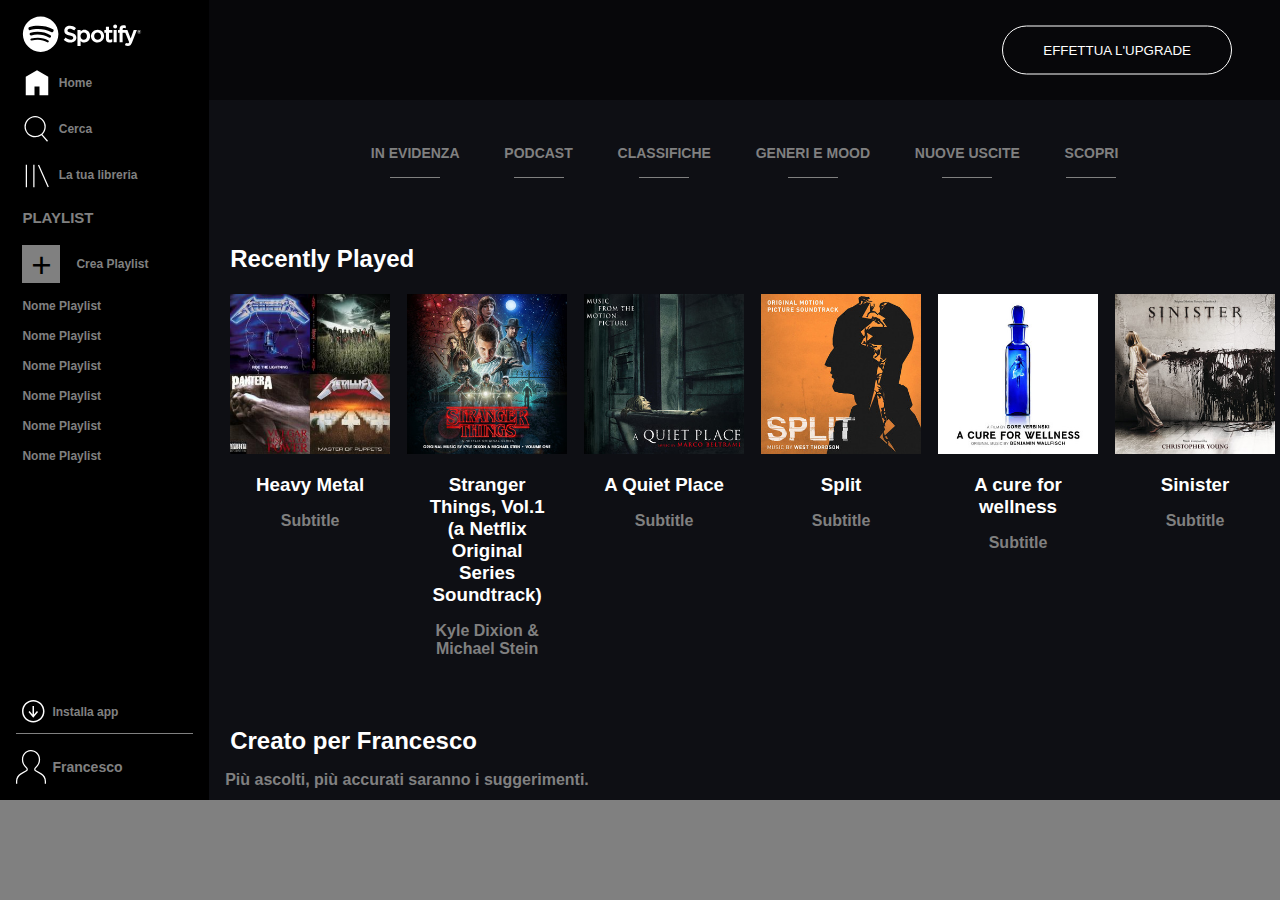
==== index.html @ a8e2909c "worked on margins, paddings, style, sizes and started responsiveness" ====
<!DOCTYPE html>
<html lang="it" dir="ltr">
    <head>
        <meta charset="utf-8">
        <title>Spotifyweb</title>
        <meta name="viewport" content="width=device-width, initial-scale=1.0">
        <link rel="stylesheet" href="css/style.css">
    </head>
    <body>
        <section class="flex">
            <aside class="flex">
                <div id="main-links">
                    <ul>
                        <li id="logo"><a href="#"><img src="img/logo.svg" alt=""></a></li>
                        <li><a href="#"><img src="img/home.svg" alt=""><h2>Home</h2></a></li>
                        <li><a href="#"><img src="img/search.svg" alt=""><h2>Cerca</h2></a></li>
                        <li><a href="#"><img src="img/libreria.svg" alt=""><h2>La tua libreria</h2></a></li>
                    </ul>
                </div>
                <div id="playlist">
                    <h2>PLAYLIST</h2>
                    <ul class="overflow">
                        <li><a href="#"><span>+</span>Crea Playlist</a></li>
                        <li><a href="#">Nome Playlist</a></li>
                        <li><a href="#">Nome Playlist</a></li>
                        <li><a href="#">Nome Playlist</a></li>
                        <li><a href="#">Nome Playlist</a></li>
                        <li><a href="#">Nome Playlist</a></li>
                        <li><a href="#">Nome Playlist</a></li>
                    </ul>
                </div>
                <div id="aside-bot">
                    <div>
                        <a class="flex" href="#"><img src="img/download.svg" alt=""><h4>Installa app</h4></a>
                    </div>
                    <div>
                        <a><img src="img/profile.svg" alt=""><h3>Francesco</h3></a>
                    </div>
                </div>
            </aside>

            <main>
                <header>
                    <button type="button" name="button">EFFETTUA L'UPGRADE</button>
                </header>
                <div id="items">
                    <nav class="flex">
                        <ul class="flex-wrap">
                            <li><a href="#"><h4>IN EVIDENZA</h4><div class="active-border"></div></a></li>
                            <li><a href="#"><h4>PODCAST</h4><div class="active-border"></div></a></li>
                            <li><a href="#"><h4>CLASSIFICHE</h4><div class="active-border"></div></a></li>
                            <li><a href="#"><h4>GENERI E MOOD</h4><div class="active-border"></div></a></li>
                            <li><a href="#"><h4>NUOVE USCITE</h4><div class="active-border"></div></a></li>
                            <li><a href="#"><h4>SCOPRI</h4><div class="active-border"></div></a></li>
                        </ul>
                    </nav>
                    <div class="section-title">
                        <h2>Recently Played</h2>
                    </div>
                    <div id="recently" class="flex">
                        <div class="product">
                            <div class="">
                                <img src="img/metal_lifting.jpg" alt="">
                            </div>
                            <h3>Heavy Metal</h3>
                            <h4>Subtitle</h4>
                        </div>
                        <div class="product">
                            <img src="img/stranger.jpeg" alt="">
                            <h3>Stranger Things, Vol.1 (a Netflix Original Series Soundtrack)</h3>
                            <h4>Kyle Dixion & Michael Stein</h4>
                        </div>
                        <div class="product">
                            <img src="img/aquietplace.jpeg" alt="">
                            <h3>A Quiet Place</h3>
                            <h4>Subtitle</h4>
                        </div>
                        <div class="product">
                            <img src="img/split.jpeg" alt="">
                            <h3>Split</h3>
                            <h4>Subtitle</h4>
                        </div>
                        <div class="product">
                            <img src="img/cure.jpeg" alt="">
                            <h3>A cure for wellness</h3>
                            <h4>Subtitle</h4>
                        </div>
                        <div class="product">
                            <img src="img/sinister.jpeg" alt="">
                            <h3>Sinister</h3>
                            <h4>Subtitle</h4>
                        </div>
                    </div>
                    <div class="section-title">
                        <h2>Creato per Francesco</h2>
                        <h4>Più ascolti, più accurati saranno i suggerimenti.</h4>
                    </div>
                    <div id="for-you" class="flex">
                        <div class="product">
                            <img src="img/radar.jpeg" alt="">
                            <h3>Release Radar</h3>
                        </div>
                        <div class="product">
                            <img src="img/mixdaily.jpeg" alt="">
                            <h3>Daily Mix 1</h3>
                        </div>
                        <div class="product empty">

                        </div>
                        <div class="product empty">

                        </div>
                        <div class="product empty">

                        </div>
                        <div class="product empty">

                        </div>
                    </div>
                    <div class="section-title">
                        <h2>Artisti più Popolari</h2>
                        <h4>Più ascolti, più accurati saranno i suggerimenti.</h4>
                    </div>
                    <div id="artists" class="flex">
                        <div class="artist">
                            <img src="img/young.jpeg" alt="">
                            <h3>Lana Del Rey</h3>
                        </div>
                        <div class="artist">
                            <img src="img/einaudi.jpeg" alt="">
                            <h3>Ludovico Einaudi</h3>
                        </div>
                        <div class="artist empty">

                        </div>
                        <div class="artist empty">

                        </div>
                        <div class="artist empty">

                        </div>
                        <div class="artist empty">

                        </div>
                    </div>
                </div>
            </main>

        </section>
        <footer class="">
            <div id="playing" class="flex">
                <img src="" alt="">
                <div class="">
                    <h3></h3>
                    <h4></h4>
                </div>
                <div class="flex-wrap">
                    <img src="" alt="">
                    <img src="" alt="">
                </div>
            </div>
            <div class="controls">

            </div>
            <div class="volume">

            </div>
        </footer>
    </body>
</html>
---- css/style.css ----
* {
    margin: 0;
    padding: 0;
    box-sizing: border-box;
}

.flex {
    display: flex;
    flex-wrap: nowrap;
}

.flex-wrap {
    display: flex;
    flex-wrap: wrap;
}

h1, h2, h3, h4, li, a {
    margin: 0.2rem 0.4rem;
}

h4 {
    color: gray;
}

body {
    height: 100vh;
    background: #0e0f14;
    font-family: sans-serif;
}

section {
    justify-content: flex-start;
    align-items: stretch;
    height: calc(100vh - 100px);
}

ul {
    list-style: none;
}
a {
    color: grey;
    text-decoration: none;
}
a span {
    font-size: 35px;
    font-weight: bolder;
    background-color: grey;
    color: black;
    height: 38px;
    width: 38px;
    text-align: center;
}
.overflow {
    overflow: auto;
    /* flex: 0 1 200px; */
}
/* aside {
    max-height: calc(100vh - 100px);
} */
aside {
    background: black;
    width: 250px;
    color: grey;
    /* height: calc(100vh - 100px); */
    flex-direction: column;
    justify-content: space-between;
    font-size: 12px;
}
aside h2 {
    font-size: 12px;
}
aside img {
    width: 30px;
}
aside a {
    display: flex;
    justify-content: flex-start;
    align-items: center;
    margin: 1rem 1rem;
    font-weight: bold;
}
aside span {
    margin: 0 1rem 0 0;
    font-weight: normal;
}
#logo img {
    width: 120px;
}


#main-links ul:first-of-type li:first-of-type {
    text-align: center;
}
#playlist {
    flex: 1 0 100px;
}
#playlist h2 {
    margin-left: 1.4rem;
    font-size: 15px;
}
#items {
    overflow: auto;
    max-height: calc(100vh - 100px);
}
#items .flex-wrap {
    justify-content: center;
    align-items: center;
    font-size: 14px;
}
#items h2 {
    margin: 3rem 0 1rem 0;
    margin-left: calc(1rem + 5px);
}
#items h3, #items h4 {
    margin: 1rem;
}
#aside-bot div:first-child a {
    border-bottom: 1px solid grey;
    padding-bottom: 0.4rem;
}

main {
    width: 100%;
    position: relative;
    height: calc(100vh - 100px);
    color: white;
}
header {
    position: absolute;
    left: 0;
    top: 0;
    width: 100%;
    height: 100px;
    text-align: right;
    background-color: rgba(0, 0, 0, 0.5);
}
header button {
    position: relative;
    top: 50%;
    transform: translate(0, -50%);
    color: white;
    background: rgba(0, 0, 0, 0);
    border: 1px solid white;
    margin: 0 3rem;
    padding: 1rem 2.5rem;
    border-radius: 40px;
    z-index: 50;
}
nav {
    margin-top: 110px;
    justify-content: center;
    align-items: center;
}
.active-border {
    height: 1px;
    width: 50px;
    margin: 0 auto;
    background-color: grey;
}
#recently, #for-you, #artists {
    justify-content: space-between;
    align-items: flex-start;
    margin-left: 1rem;
}
.product, .artist {
    text-align: center;
    flex: 0 1 160px;
    min-height: 10px;
    margin: 5px;
}
.product h3, .product h4, .product img {
    max-width: 100%;
}
.artist h3, .artist h4, .artist img {
    max-width: 100%;
    border-radius: 50%;
}

footer {
    position: fixed;
    left: 0;
    bottom: 0;
    width: 100%;
    height: 100px;
    background: grey;
    z-index: 51;
}

/* Media Queries */

@media screen and (max-width: 1125px) {
    #recently, #for-you, #artists {
        justify-content: flex-start;
        flex-wrap: wrap;
    }
    .empty {
        display: none;
    }
}
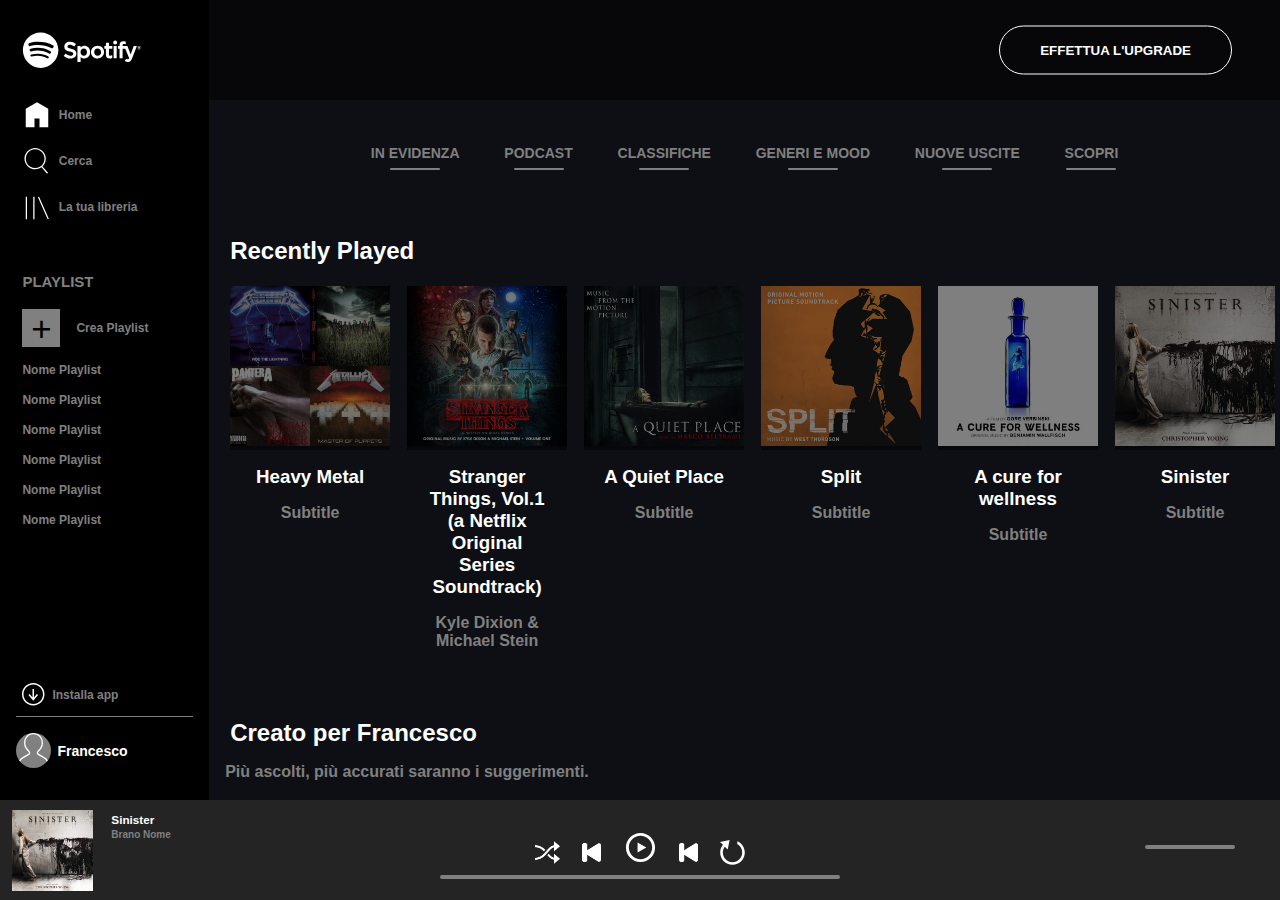
==== commit 8ba2c861: "Added footer controls, worked on styling" ====
--- a/index.html
+++ b/index.html
@@ -59,34 +59,50 @@
                     </div>
                     <div id="recently" class="flex">
                         <div class="product">
-                            <div class="">
+                            <div class="img-over">
                                 <img src="img/metal_lifting.jpg" alt="">
+                                <div class="ready-to-play"></div>
                             </div>
                             <h3>Heavy Metal</h3>
                             <h4>Subtitle</h4>
                         </div>
                         <div class="product">
-                            <img src="img/stranger.jpeg" alt="">
+                            <div class="img-over">
+                                <img src="img/stranger.jpeg" alt="">
+                                <div class="ready-to-play"></div>
+                            </div>
                             <h3>Stranger Things, Vol.1 (a Netflix Original Series Soundtrack)</h3>
                             <h4>Kyle Dixion & Michael Stein</h4>
                         </div>
                         <div class="product">
-                            <img src="img/aquietplace.jpeg" alt="">
+                            <div class="img-over">
+                                <img src="img/aquietplace.jpeg" alt="">
+                                <div class="ready-to-play"></div>
+                            </div>
                             <h3>A Quiet Place</h3>
                             <h4>Subtitle</h4>
                         </div>
                         <div class="product">
-                            <img src="img/split.jpeg" alt="">
+                            <div class="img-over">
+                                <img src="img/split.jpeg" alt="">
+                                <div class="ready-to-play"></div>
+                            </div>
                             <h3>Split</h3>
                             <h4>Subtitle</h4>
                         </div>
                         <div class="product">
-                            <img src="img/cure.jpeg" alt="">
+                            <div class="img-over">
+                                <img src="img/cure.jpeg" alt="">
+                                <div class="ready-to-play"></div>
+                            </div>
                             <h3>A cure for wellness</h3>
                             <h4>Subtitle</h4>
                         </div>
                         <div class="product">
-                            <img src="img/sinister.jpeg" alt="">
+                            <div class="img-over">
+                                <img src="img/sinister.jpeg" alt="">
+                                <div class="ready-to-play"></div>
+                            </div>
                             <h3>Sinister</h3>
                             <h4>Subtitle</h4>
                         </div>
@@ -97,11 +113,17 @@
                     </div>
                     <div id="for-you" class="flex">
                         <div class="product">
-                            <img src="img/radar.jpeg" alt="">
+                            <div class="img-over">
+                                <img src="img/radar.jpeg" alt="">
+                                <div class="ready-to-play"></div>
+                            </div>
                             <h3>Release Radar</h3>
                         </div>
                         <div class="product">
-                            <img src="img/mixdaily.jpeg" alt="">
+                            <div class="img-over">
+                                <img src="img/mixdaily.jpeg" alt="">
+                                <div class="ready-to-play"></div>
+                            </div>
                             <h3>Daily Mix 1</h3>
                         </div>
                         <div class="product empty">
@@ -147,23 +169,42 @@
             </main>
 
         </section>
-        <footer class="">
+        <footer class="flex">
             <div id="playing" class="flex">
-                <img src="" alt="">
+                <img src="img/sinister.jpeg" alt="">
                 <div class="">
-                    <h3></h3>
-                    <h4></h4>
-                </div>
-                <div class="flex-wrap">
+                    <h3>Sinister</h3>
+                    <h4>Brano Nome</h4>
+                </div>
+                <div>
                     <img src="" alt="">
                     <img src="" alt="">
                 </div>
             </div>
-            <div class="controls">
-
+            <div id="controls">
+                <div id="control-buttons">
+                    <img src="img/controls/riproduzione-casuale.png" alt="">
+                    <img src="img/controls/ad-inizio.png" alt="">
+                    <img src="img/controls/play.svg" alt="">
+                    <img src="img/controls/ad-inizio.png" alt="">
+                    <img src="img/controls/riavviare.svg" alt="">
+                </div>
+                <div class="">
+                    <p id="elapsed-time"></p>
+                    <div id="time-bar">
+                        <div id="progress">
+
+                        </div>
+                    </div>
+                    <p id="total-time"></p>
+                </div>
             </div>
-            <div class="volume">
-
+            <div id="volume">
+                <div id="volume-bar">
+                    <div id="volume">
+
+                    </div>
+                </div>
             </div>
         </footer>
     </body>
--- a/css/style.css
+++ b/css/style.css
@@ -40,6 +40,15 @@
 a {
     color: grey;
     text-decoration: none;
+}
+a:hover {
+    color: white;
+}
+a:hover h2, a:hover h4 {
+    color: white;
+}
+a:hover span {
+    background-color: white;
 }
 a span {
     font-size: 35px;
@@ -66,6 +75,9 @@
     justify-content: space-between;
     font-size: 12px;
 }
+aside>div {
+    margin: 1rem 0;
+}
 aside h2 {
     font-size: 12px;
 }
@@ -85,6 +97,7 @@
 }
 #logo img {
     width: 120px;
+    margin-bottom: 1rem;
 }
 
 
@@ -107,6 +120,9 @@
     align-items: center;
     font-size: 14px;
 }
+#items a:hover .active-border {
+    background-color: lightgreen;
+}
 #items h2 {
     margin: 3rem 0 1rem 0;
     margin-left: calc(1rem + 5px);
@@ -117,6 +133,15 @@
 #aside-bot div:first-child a {
     border-bottom: 1px solid grey;
     padding-bottom: 0.4rem;
+}
+#aside-bot div:last-of-type img {
+    background-color: grey;
+    height: 35px;
+    width: 35px;
+    border-radius: 50%;
+}
+#aside-bot div:last-child h3 {
+    color: white;
 }
 
 main {
@@ -145,17 +170,26 @@
     padding: 1rem 2.5rem;
     border-radius: 40px;
     z-index: 50;
+    font-weight: bold;
+    cursor: pointer;
+}
+header button:hover {
+    font-size: 15px;
 }
 nav {
     margin-top: 110px;
     justify-content: center;
     align-items: center;
 }
+#items .flex-wrap h4 {
+    margin-bottom: 0.4rem;
+}
 .active-border {
-    height: 1px;
+    height: 2px;
     width: 50px;
     margin: 0 auto;
     background-color: grey;
+    border-radius: 10px;
 }
 #recently, #for-you, #artists {
     justify-content: space-between;
@@ -168,12 +202,25 @@
     min-height: 10px;
     margin: 5px;
 }
+
 .product h3, .product h4, .product img {
     max-width: 100%;
 }
 .artist h3, .artist h4, .artist img {
     max-width: 100%;
     border-radius: 50%;
+}
+.img-over {
+    position: relative;
+}
+.ready-to-play {
+    position: absolute;
+    left: 0;
+    top: 0;
+    bottom: 0;
+    width: 100%;
+    background-color: rgba(0, 0, 0, 0.5);
+    /* display: none; */
 }
 
 footer {
@@ -182,8 +229,47 @@
     bottom: 0;
     width: 100%;
     height: 100px;
-    background: grey;
+    background: #242424;
     z-index: 51;
+    justify-content: space-between;
+    align-items: center;
+    font-size: 10px;
+}
+#playing img {
+    width: 45%;
+    margin: auto;
+    max-width: 100px;
+}
+#playing {
+    flex: 0 1 180px;
+}
+#controls {
+    flex: 0 1 400px;
+    text-align: center;
+}
+#control-buttons img {
+    height: 25px;
+    margin: 0.5rem;
+}
+#control-buttons img:nth-of-type(3) {
+    height: 35px;
+}
+#time-bar, #volume-bar {
+    height: 4px;
+    border-radius: 10px;
+    width: 100%;
+    background-color: grey;
+}
+#volume {
+    min-height: 10px;
+    flex: 0 1 180px;
+}
+#volume-bar {
+    width: 50%;
+    margin: auto;
+}
+footer h3 {
+    color: white;
 }
 
 /* Media Queries */
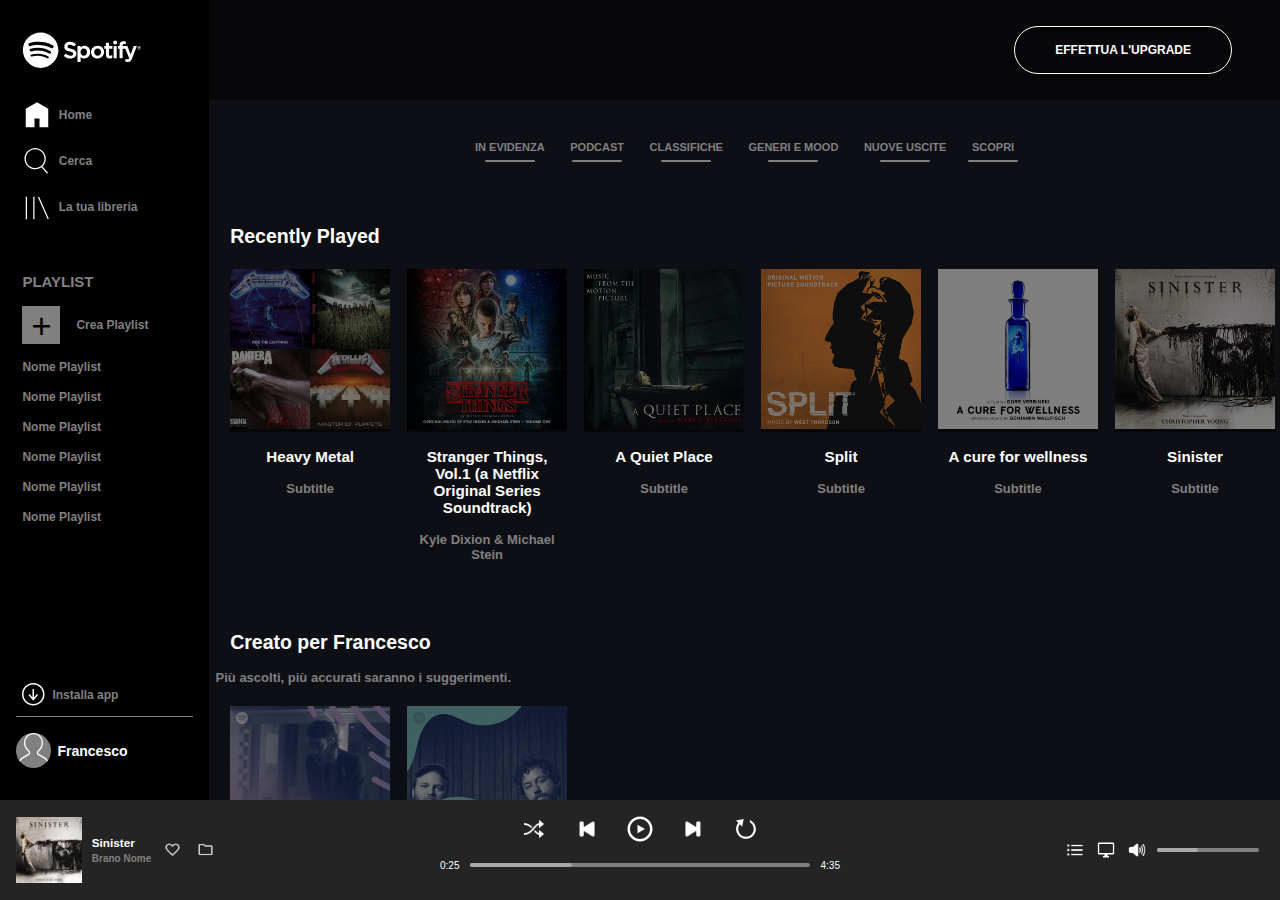
==== commit e7c55fcf: "Completed layout and started working on responsiveness" ====
--- a/index.html
+++ b/index.html
@@ -11,7 +11,7 @@
             <aside class="flex">
                 <div id="main-links">
                     <ul>
-                        <li id="logo"><a href="#"><img src="img/logo.svg" alt=""></a></li>
+                        <li id="logo"><a href="#"><img src="img/logo.svg" alt=""><img src="img/logo-small.svg" alt=""></a></li>
                         <li><a href="#"><img src="img/home.svg" alt=""><h2>Home</h2></a></li>
                         <li><a href="#"><img src="img/search.svg" alt=""><h2>Cerca</h2></a></li>
                         <li><a href="#"><img src="img/libreria.svg" alt=""><h2>La tua libreria</h2></a></li>
@@ -177,32 +177,55 @@
                     <h4>Brano Nome</h4>
                 </div>
                 <div>
-                    <img src="" alt="">
-                    <img src="" alt="">
+                    <a href="#">
+                        <img src="img/controls/various/cuori-gray.png" alt="">
+                        <img src="img/controls/various/cuori.png" alt="">
+                    </a>
+                    <a href="#">
+                        <img src="img/controls/various/cartella-gray.png" alt="">
+                        <img src="img/controls/various/cartella.png" alt="">
+                    </a>
                 </div>
             </div>
             <div id="controls">
                 <div id="control-buttons">
-                    <img src="img/controls/riproduzione-casuale.png" alt="">
-                    <img src="img/controls/ad-inizio.png" alt="">
-                    <img src="img/controls/play.svg" alt="">
-                    <img src="img/controls/ad-inizio.png" alt="">
-                    <img src="img/controls/riavviare.svg" alt="">
-                </div>
-                <div class="">
-                    <p id="elapsed-time"></p>
+                    <a href="#">
+                        <img src="img/controls/riproduzione-casuale.png" alt="">
+                    </a>
+                    <a href="#">
+                        <img src="img/controls/ad-inizio.png" alt="">
+                    </a>
+                    <a href="#">
+                        <img src="img/controls/play.svg" alt="">
+                    </a>
+                    <a href="#">
+                        <img src="img/controls/ad-inizio.png" alt="">
+                    </a>
+                    <a href="#">
+                        <img src="img/controls/riavviare.svg" alt="">
+                    </a>
+                </div>
+                <div class="flex">
+                    <div id="elapsed-time">
+                        <p>0:25</p>
+                    </div>
                     <div id="time-bar">
                         <div id="progress">
-
-                        </div>
-                    </div>
-                    <p id="total-time"></p>
+                            <input type="button" name="" value="">
+                        </div>
+                    </div>
+                    <div id="total-time">
+                        <p>4:35</p>
+                    </div>
                 </div>
             </div>
-            <div id="volume">
+            <div id="volume" class="flex">
+                <img src="img/controls/various/lista.png" alt="">
+                <img src="img/controls/various/monitor.png" alt="">
+                <img src="img/controls/various/volume.png" alt="">
                 <div id="volume-bar">
-                    <div id="volume">
-
+                    <div id="actual-volume">
+                        <input type="button" name="" value="">
                     </div>
                 </div>
             </div>
--- a/css/style.css
+++ b/css/style.css
@@ -1,7 +1,13 @@
+/* Global Settings */
+
 * {
     margin: 0;
     padding: 0;
     box-sizing: border-box;
+}
+
+body {
+    font-size: 13px;
 }
 
 .flex {
@@ -59,21 +65,17 @@
     width: 38px;
     text-align: center;
 }
-.overflow {
-    overflow: auto;
-    /* flex: 0 1 200px; */
-}
-/* aside {
-    max-height: calc(100vh - 100px);
-} */
+
+/* Aside */
+
 aside {
     background: black;
     width: 250px;
     color: grey;
-    /* height: calc(100vh - 100px); */
     flex-direction: column;
     justify-content: space-between;
     font-size: 12px;
+    overflow: hidden;
 }
 aside>div {
     margin: 1rem 0;
@@ -99,13 +101,17 @@
     width: 120px;
     margin-bottom: 1rem;
 }
+#logo img:last-child {
+    display: none;
+}
 
 
 #main-links ul:first-of-type li:first-of-type {
     text-align: center;
 }
 #playlist {
-    flex: 1 0 100px;
+    flex: 1 0 10px;
+    overflow: auto;
 }
 #playlist h2 {
     margin-left: 1.4rem;
@@ -118,7 +124,7 @@
 #items .flex-wrap {
     justify-content: center;
     align-items: center;
-    font-size: 14px;
+    font-size: 11px;
 }
 #items a:hover .active-border {
     background-color: lightgreen;
@@ -128,7 +134,7 @@
     margin-left: calc(1rem + 5px);
 }
 #items h3, #items h4 {
-    margin: 1rem;
+    margin: 1rem 0.4rem;
 }
 #aside-bot div:first-child a {
     border-bottom: 1px solid grey;
@@ -143,6 +149,7 @@
 #aside-bot div:last-child h3 {
     color: white;
 }
+/* Main */
 
 main {
     width: 100%;
@@ -150,6 +157,8 @@
     height: calc(100vh - 100px);
     color: white;
 }
+
+/* Header */
 header {
     position: absolute;
     left: 0;
@@ -172,15 +181,19 @@
     z-index: 50;
     font-weight: bold;
     cursor: pointer;
+    font-size: 12px;
 }
 header button:hover {
-    font-size: 15px;
+    font-size: 13px;
 }
 nav {
     margin-top: 110px;
     justify-content: center;
     align-items: center;
 }
+
+/* Items */
+
 #items .flex-wrap h4 {
     margin-bottom: 0.4rem;
 }
@@ -220,13 +233,12 @@
     bottom: 0;
     width: 100%;
     background-color: rgba(0, 0, 0, 0.5);
-    /* display: none; */
-}
+}
+
+
+/* Footer */
 
 footer {
-    position: fixed;
-    left: 0;
-    bottom: 0;
     width: 100%;
     height: 100px;
     background: #242424;
@@ -235,38 +247,140 @@
     align-items: center;
     font-size: 10px;
 }
-#playing img {
-    width: 45%;
+footer>div {
+    position: relative;
+}
+#playing>img {
+    width: 30%;
     margin: auto;
     max-width: 100px;
+    margin-left: 1rem;
 }
 #playing {
-    flex: 0 1 180px;
+    flex: 0 1 220px;
+    align-items: center;
+}
+#playing div img {
+    height: 17px;
+    width: 17px;
+}
+#playing a {
+    display: inline-block;
+}
+#playing a img:last-child {
+    display: none;
+}
+#playing a:hover img:first-child {
+    display: none;
+}
+#playing a:hover img:last-child {
+    display: inline-block;
 }
 #controls {
     flex: 0 1 400px;
     text-align: center;
 }
+#controls>div:nth-of-type(2) {
+    width: 100%;
+    justify-content: space-between;
+    align-items: center;
+    margin-bottom: calc(25px + 0.2rem);
+}
+#contorl-buttons {
+    position: absolute;
+    top: 0;
+    left: 50%;
+    transform: translate(-50%, -50%);
+}
+#control-buttons a {
+    height: 50px;
+    width: 50px;
+    display: inline-block;
+    position: relative;
+    margin: 0.2rem 0;
+}
 #control-buttons img {
-    height: 25px;
-    margin: 0.5rem;
-}
-#control-buttons img:nth-of-type(3) {
-    height: 35px;
-}
-#time-bar, #volume-bar {
+    position: absolute;
+    top: 50%;
+    left: 50%;
+    transform: translate(-50%, -50%);
+    height: 20px;
+}
+#control-buttons a:nth-of-type(3) img {
+    height:30px;
+}
+#control-buttons a:nth-of-type(4) {
+    transform: rotate(180deg);
+}
+#control-buttons a:nth-of-type(3) img:hover {
+    height:40px;
+}
+#elapsed-time, #total-time {
+    color: white;
+}
+#time-bar {
+    background-color: grey;
+    border-radius: 10px;
+    width: 85%;
+    cursor: pointer;
+}
+#progress {
+    width: 30%;
+    background-color: darkgrey;
     height: 4px;
     border-radius: 10px;
-    width: 100%;
-    background-color: grey;
+    position: relative;
+}
+#time-bar:hover #progress {
+    background-color: lightgreen;
+}
+#time-bar:hover input {
+    display: inline-block;
 }
 #volume {
     min-height: 10px;
-    flex: 0 1 180px;
+    flex: 0 1 220px;
+    padding-right: 1rem;
+}
+#volume>* {
+    margin: 0 0.4rem;
+}
+#volume img {
+    height:18px;
+    width: 18px;
 }
 #volume-bar {
     width: 50%;
     margin: auto;
+    background-color: grey;
+    border-radius: 10px;
+    cursor: pointer;
+}
+#actual-volume {
+    width: 40%;
+    background-color: darkgrey;
+    height: 4px;
+    border-radius: 10px;
+    position: relative;
+}
+#volume-bar:hover #actual-volume {
+    background-color: lightgreen;
+}
+#volume-bar:hover input {
+    display: inline-block;
+}
+input[type="button"] {
+    position: absolute;
+    right: 0;
+    top: 50%;
+    height: 15px;
+    width: 15px;
+    background: white;
+    border-radius: 50%;
+    transform: translate(50%, -50%);
+    cursor: pointer;
+    display: none;
+    border: 0;
 }
 footer h3 {
     color: white;
@@ -274,7 +388,7 @@
 
 /* Media Queries */
 
-@media screen and (max-width: 1125px) {
+@media screen and (max-width: 1010px) {
     #recently, #for-you, #artists {
         justify-content: flex-start;
         flex-wrap: wrap;
@@ -283,3 +397,38 @@
         display: none;
     }
 }
+@media screen and (max-width: 560px) {
+    aside {
+        width: 50px;
+    }
+    aside li {
+        margin: 0;
+    }
+    aside a {
+        margin: 1rem auto;
+    }
+    aside img {
+        margin: auto;
+    }
+    aside h2, aside h4, aside h3 {
+        display: none;
+    }
+    #logo img:first-child {
+        display: none;
+    }
+    #logo img:last-child {
+        display: inline-block;
+        width: 30px;
+    }
+    #playlist {
+        display: none;
+    }
+    #control-buttons a {
+        width: 30px;
+    }
+}
+@media screen and (max-width: 420px) {
+    #playing>img {
+        display: none;
+    }
+}
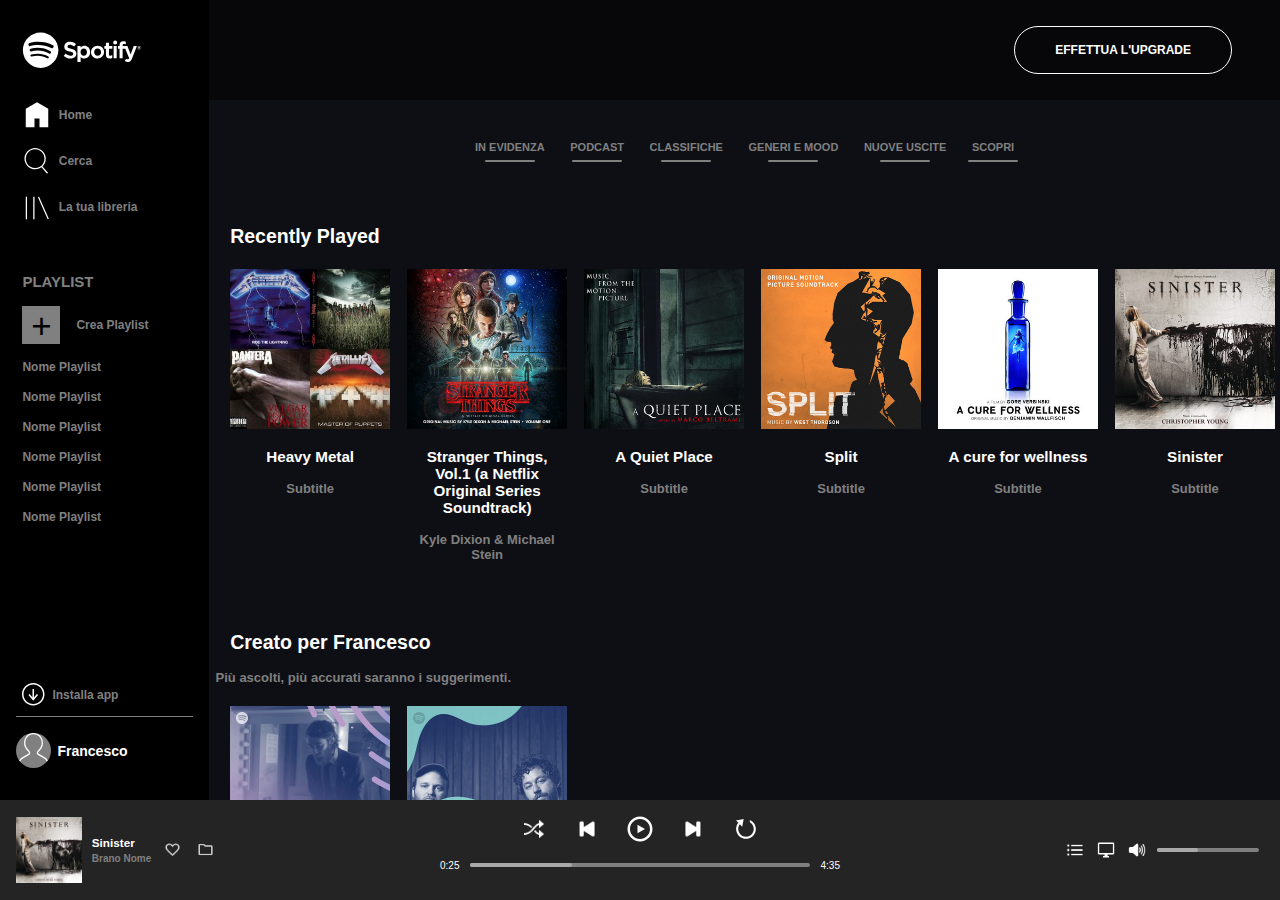
==== commit 6259be13: "Completed main responsiveness settings" ====
--- a/index.html
+++ b/index.html
@@ -61,7 +61,7 @@
                         <div class="product">
                             <div class="img-over">
                                 <img src="img/metal_lifting.jpg" alt="">
-                                <div class="ready-to-play"></div>
+                                <div class="ready-to-play"><img src="img/controls/play.svg" alt=""></div>
                             </div>
                             <h3>Heavy Metal</h3>
                             <h4>Subtitle</h4>
@@ -69,7 +69,7 @@
                         <div class="product">
                             <div class="img-over">
                                 <img src="img/stranger.jpeg" alt="">
-                                <div class="ready-to-play"></div>
+                                <div class="ready-to-play"><img src="img/controls/play.svg" alt=""></div>
                             </div>
                             <h3>Stranger Things, Vol.1 (a Netflix Original Series Soundtrack)</h3>
                             <h4>Kyle Dixion & Michael Stein</h4>
@@ -77,7 +77,7 @@
                         <div class="product">
                             <div class="img-over">
                                 <img src="img/aquietplace.jpeg" alt="">
-                                <div class="ready-to-play"></div>
+                                <div class="ready-to-play"><img src="img/controls/play.svg" alt=""></div>
                             </div>
                             <h3>A Quiet Place</h3>
                             <h4>Subtitle</h4>
@@ -85,7 +85,7 @@
                         <div class="product">
                             <div class="img-over">
                                 <img src="img/split.jpeg" alt="">
-                                <div class="ready-to-play"></div>
+                                <div class="ready-to-play"><img src="img/controls/play.svg" alt=""></div>
                             </div>
                             <h3>Split</h3>
                             <h4>Subtitle</h4>
@@ -93,7 +93,7 @@
                         <div class="product">
                             <div class="img-over">
                                 <img src="img/cure.jpeg" alt="">
-                                <div class="ready-to-play"></div>
+                                <div class="ready-to-play"><img src="img/controls/play.svg" alt=""></div>
                             </div>
                             <h3>A cure for wellness</h3>
                             <h4>Subtitle</h4>
@@ -101,7 +101,7 @@
                         <div class="product">
                             <div class="img-over">
                                 <img src="img/sinister.jpeg" alt="">
-                                <div class="ready-to-play"></div>
+                                <div class="ready-to-play"><img src="img/controls/play.svg" alt=""></div>
                             </div>
                             <h3>Sinister</h3>
                             <h4>Subtitle</h4>
@@ -115,14 +115,14 @@
                         <div class="product">
                             <div class="img-over">
                                 <img src="img/radar.jpeg" alt="">
-                                <div class="ready-to-play"></div>
+                                <div class="ready-to-play"><img src="img/controls/play.svg" alt=""></div>
                             </div>
                             <h3>Release Radar</h3>
                         </div>
                         <div class="product">
                             <div class="img-over">
                                 <img src="img/mixdaily.jpeg" alt="">
-                                <div class="ready-to-play"></div>
+                                <div class="ready-to-play"><img src="img/controls/play.svg" alt=""></div>
                             </div>
                             <h3>Daily Mix 1</h3>
                         </div>
--- a/css/style.css
+++ b/css/style.css
@@ -167,6 +167,7 @@
     height: 100px;
     text-align: right;
     background-color: rgba(0, 0, 0, 0.5);
+    z-index: 50;
 }
 header button {
     position: relative;
@@ -178,7 +179,6 @@
     margin: 0 3rem;
     padding: 1rem 2.5rem;
     border-radius: 40px;
-    z-index: 50;
     font-weight: bold;
     cursor: pointer;
     font-size: 12px;
@@ -225,6 +225,10 @@
 }
 .img-over {
     position: relative;
+    cursor: pointer;
+}
+.img-over:hover .ready-to-play {
+    display: inline-block;
 }
 .ready-to-play {
     position: absolute;
@@ -232,23 +236,39 @@
     top: 0;
     bottom: 0;
     width: 100%;
+    height: 98%;
     background-color: rgba(0, 0, 0, 0.5);
+    display: none;
+}
+.ready-to-play img {
+    position: absolute;
+    top: 50%;
+    left: 50%;
+    transform: translate(-50%, -50%);
 }
 
 
 /* Footer */
 
 footer {
+    position: fixed;
+    left: 0;
+    bottom: 0;
     width: 100%;
     height: 100px;
     background: #242424;
-    z-index: 51;
+    z-index: 61;
     justify-content: space-between;
     align-items: center;
     font-size: 10px;
 }
 footer>div {
     position: relative;
+}
+#playing {
+    flex: 0 1 220px;
+    align-items: center;
+    justify-content: flex-start;
 }
 #playing>img {
     width: 30%;
@@ -256,10 +276,6 @@
     max-width: 100px;
     margin-left: 1rem;
 }
-#playing {
-    flex: 0 1 220px;
-    align-items: center;
-}
 #playing div img {
     height: 17px;
     width: 17px;
@@ -323,6 +339,7 @@
     border-radius: 10px;
     width: 85%;
     cursor: pointer;
+    margin: 0 0.2rem;
 }
 #progress {
     width: 30%;
@@ -341,6 +358,7 @@
     min-height: 10px;
     flex: 0 1 220px;
     padding-right: 1rem;
+    justify-content: flex-end;
 }
 #volume>* {
     margin: 0 0.4rem;
@@ -423,8 +441,32 @@
     #playlist {
         display: none;
     }
+    #recently, #for-you, #artists {
+        justify-content: space-around;
+    }
+    .product, .artist {
+        flex: 0 1 130px;
+    }
+    #playing>img {
+        margin-left: 0;
+    }
     #control-buttons a {
-        width: 30px;
+        width: 22px;
+    }
+    #control-buttons img {
+        height: 17px;
+    }
+    #control-buttons a:nth-of-type(3) img {
+        height:25px;
+    }
+    #control-buttons a:nth-of-type(3) img:hover {
+        height:35px;
+    }
+    #volume>* {
+    margin: 0 0.2rem;
+    }
+    #volume-bar {
+        display: none;
     }
 }
 @media screen and (max-width: 420px) {
@@ -432,3 +474,8 @@
         display: none;
     }
 }
+@media screen and (max-width: 340px) {
+    .product, .artist {
+        flex: 0 1 100px;
+    }
+}
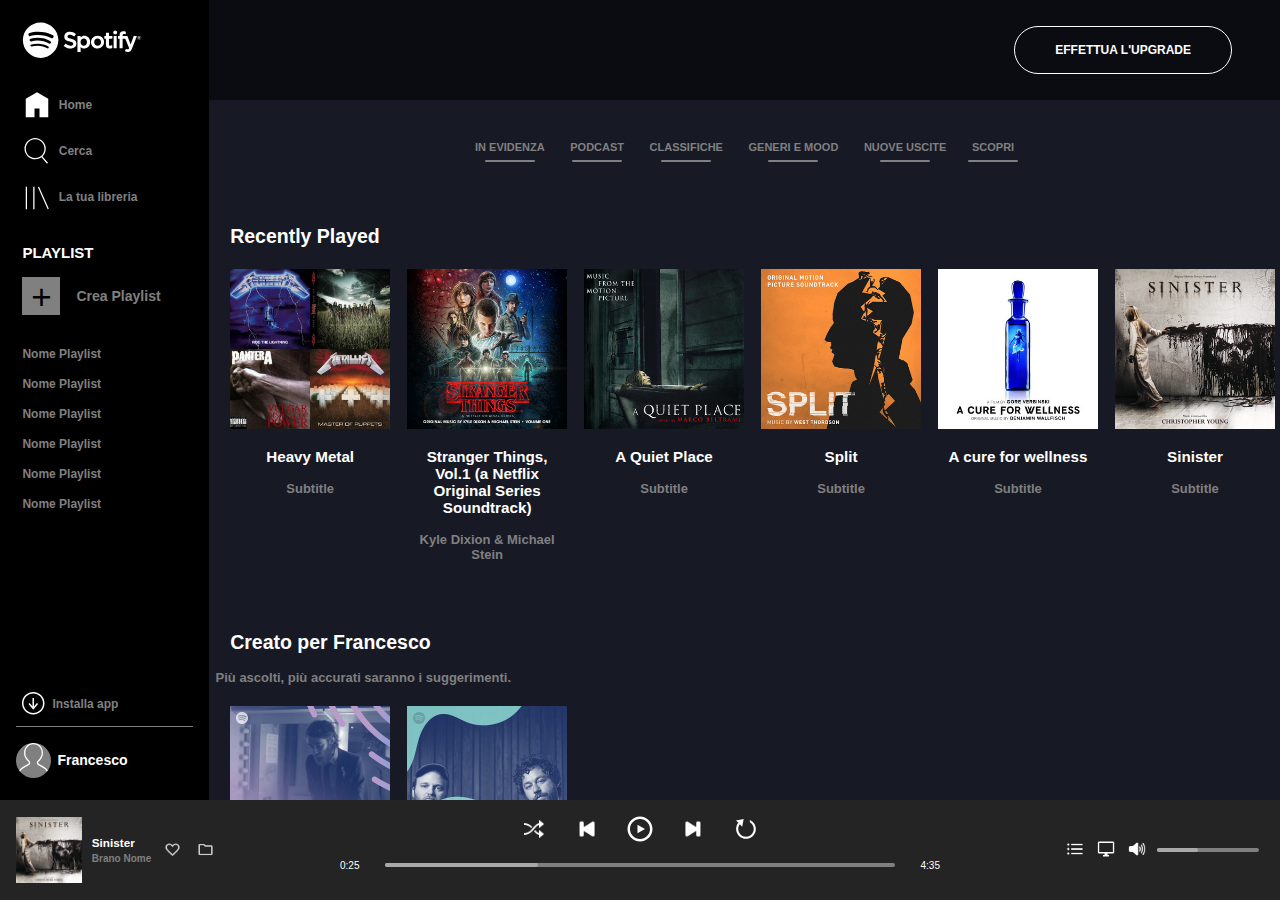
==== commit 0ca5508e: "Some minor styling changes" ====
--- a/index.html
+++ b/index.html
@@ -17,10 +17,12 @@
                         <li><a href="#"><img src="img/libreria.svg" alt=""><h2>La tua libreria</h2></a></li>
                     </ul>
                 </div>
+                <div id="playlist-title">
+                    <h2>PLAYLIST</h2>
+                    <h3><a href="#"><span>+</span>Crea Playlist</a></h3>
+                </div>
                 <div id="playlist">
-                    <h2>PLAYLIST</h2>
                     <ul class="overflow">
-                        <li><a href="#"><span>+</span>Crea Playlist</a></li>
                         <li><a href="#">Nome Playlist</a></li>
                         <li><a href="#">Nome Playlist</a></li>
                         <li><a href="#">Nome Playlist</a></li>
@@ -222,7 +224,7 @@
             <div id="volume" class="flex">
                 <img src="img/controls/various/lista.png" alt="">
                 <img src="img/controls/various/monitor.png" alt="">
-                <img src="img/controls/various/volume.png" alt="">
+                <button id="volume-button" type="button" name="button"><img src="img/controls/various/volume.png" alt=""></button>
                 <div id="volume-bar">
                     <div id="actual-volume">
                         <input type="button" name="" value="">
--- a/css/style.css
+++ b/css/style.css
@@ -5,41 +5,33 @@
     padding: 0;
     box-sizing: border-box;
 }
-
 body {
     font-size: 13px;
 }
-
 .flex {
     display: flex;
     flex-wrap: nowrap;
 }
-
 .flex-wrap {
     display: flex;
     flex-wrap: wrap;
 }
-
 h1, h2, h3, h4, li, a {
     margin: 0.2rem 0.4rem;
 }
-
 h4 {
     color: gray;
 }
-
 body {
     height: 100vh;
-    background: #0e0f14;
+    background: #171924;
     font-family: sans-serif;
 }
-
 section {
     justify-content: flex-start;
     align-items: stretch;
     height: calc(100vh - 100px);
 }
-
 ul {
     list-style: none;
 }
@@ -78,7 +70,7 @@
     overflow: hidden;
 }
 aside>div {
-    margin: 1rem 0;
+    margin: 0.4rem 0;
 }
 aside h2 {
     font-size: 12px;
@@ -104,19 +96,26 @@
 #logo img:last-child {
     display: none;
 }
-
-
 #main-links ul:first-of-type li:first-of-type {
     text-align: center;
 }
-#playlist {
-    flex: 1 0 10px;
-    overflow: auto;
-}
-#playlist h2 {
+#playlist-title {
+    margin-bottom: 0;
+}
+#playlist-title h2 {
     margin-left: 1.4rem;
     font-size: 15px;
-}
+    color: white;
+}
+#playlist-title a {
+    margin-left: 1rem;
+}
+#playlist {
+    flex: 1 0 0;
+    overflow: auto;
+    margin-top: 0;
+}
+
 #items {
     overflow: auto;
     max-height: calc(100vh - 100px);
@@ -215,7 +214,6 @@
     min-height: 10px;
     margin: 5px;
 }
-
 .product h3, .product h4, .product img {
     max-width: 100%;
 }
@@ -246,7 +244,6 @@
     left: 50%;
     transform: translate(-50%, -50%);
 }
-
 
 /* Footer */
 
@@ -293,7 +290,7 @@
     display: inline-block;
 }
 #controls {
-    flex: 0 1 400px;
+    flex: 0 2 600px;
     text-align: center;
 }
 #controls>div:nth-of-type(2) {
@@ -366,6 +363,10 @@
 #volume img {
     height:18px;
     width: 18px;
+}
+#volume-button {
+    background: none;
+    border: 0;
 }
 #volume-bar {
     width: 50%;
@@ -415,7 +416,7 @@
         display: none;
     }
 }
-@media screen and (max-width: 560px) {
+@media screen and (max-width: 585px) {
     aside {
         width: 50px;
     }
@@ -463,16 +464,27 @@
         height:35px;
     }
     #volume>* {
-    margin: 0 0.2rem;
+        margin: 0 0.2rem;
+    }
+    #volume-button:focus + #volume-bar {
+        display: inline-block;
     }
     #volume-bar {
         display: none;
+        position: absolute;
+        padding: 0;
+        margin: 0;
+        top: 0;
+        right: 0;
+        transform: rotate(-90deg) translate(60%, 150%);
     }
 }
 @media screen and (max-width: 420px) {
     #playing>img {
         display: none;
     }
+    #controls {
+        flex: 0 1 400px;
 }
 @media screen and (max-width: 340px) {
     .product, .artist {
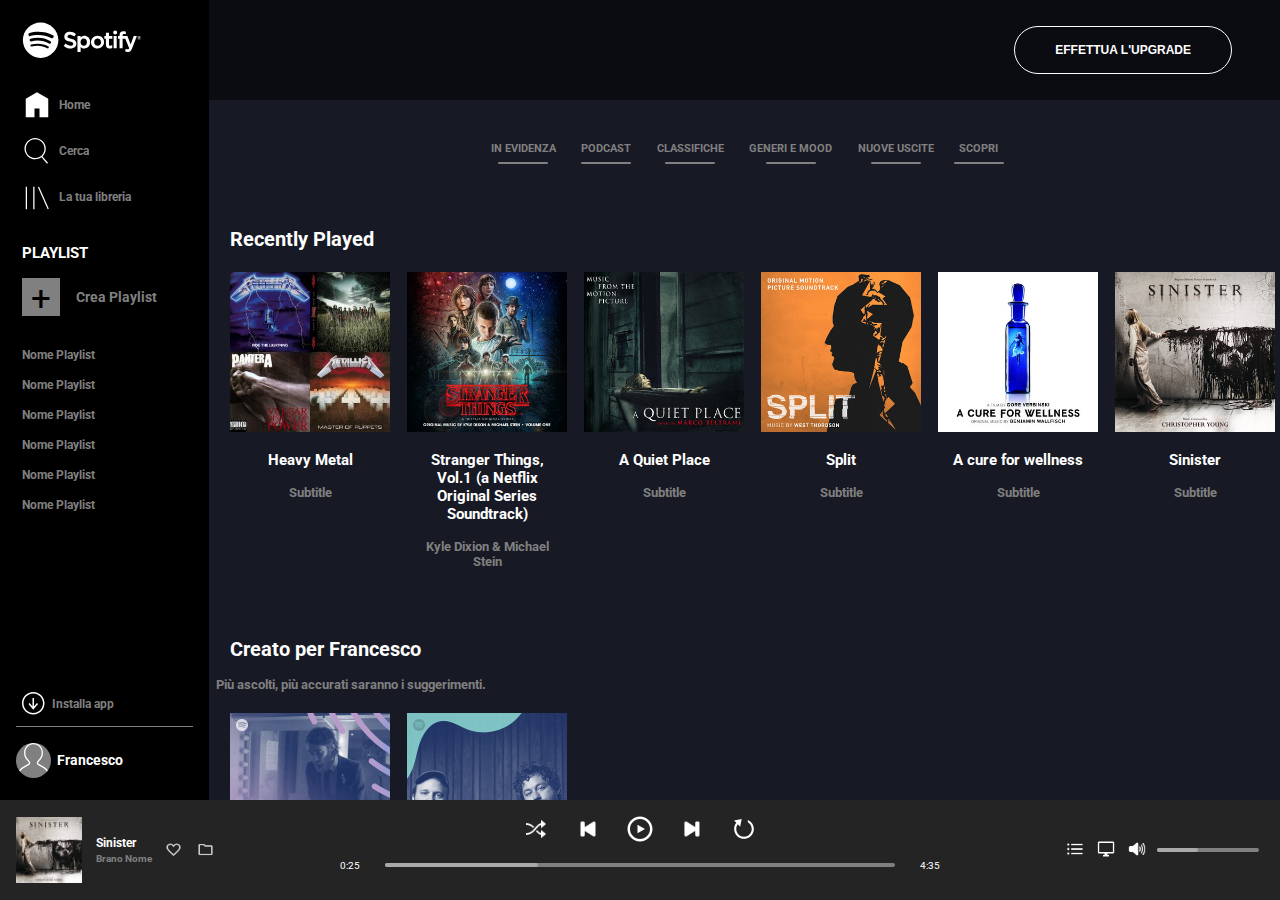
==== commit 1b75b31e: "changed font family" ====
--- a/index.html
+++ b/index.html
@@ -4,6 +4,7 @@
         <meta charset="utf-8">
         <title>Spotifyweb</title>
         <meta name="viewport" content="width=device-width, initial-scale=1.0">
+        <link href="https://fonts.googleapis.com/css2?family=Roboto:ital,wght@0,300;0,400;0,700;1,300;1,700&display=swap" rel="stylesheet">
         <link rel="stylesheet" href="css/style.css">
     </head>
     <body>
--- a/css/style.css
+++ b/css/style.css
@@ -7,6 +7,9 @@
 }
 body {
     font-size: 13px;
+    height: 100vh;
+    background: #171924;
+    font-family: 'Roboto', sans-serif;
 }
 .flex {
     display: flex;
@@ -21,11 +24,6 @@
 }
 h4 {
     color: gray;
-}
-body {
-    height: 100vh;
-    background: #171924;
-    font-family: sans-serif;
 }
 section {
     justify-content: flex-start;
@@ -248,9 +246,9 @@
 /* Footer */
 
 footer {
-    position: fixed;
+    /* position: fixed;
     left: 0;
-    bottom: 0;
+    bottom: 0; */
     width: 100%;
     height: 100px;
     background: #242424;
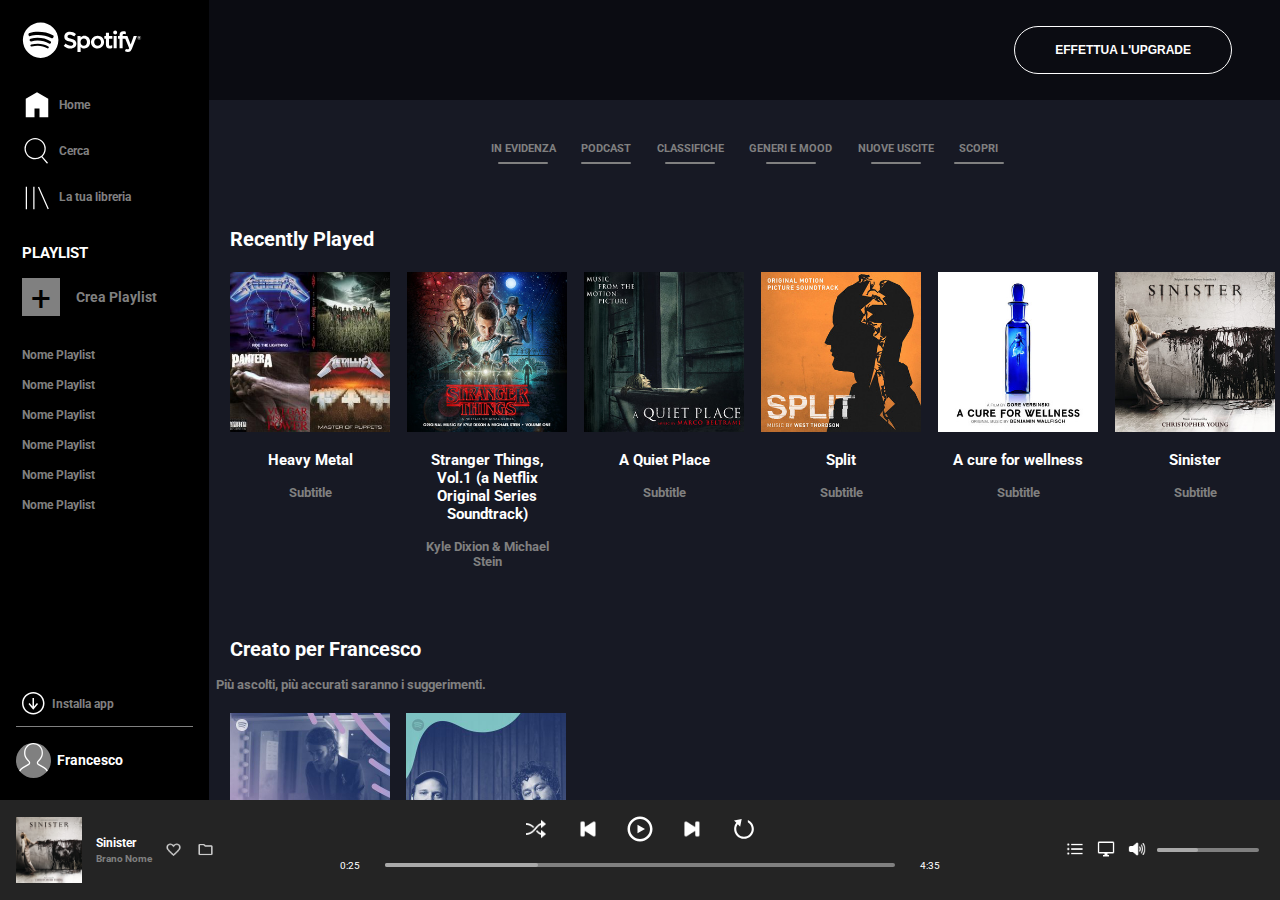
==== commit 0c250b6e: "Rimossi items fantasma e sostituiti con container a width 33%" ====
--- a/index.html
+++ b/index.html
@@ -115,31 +115,21 @@
                         <h4>Più ascolti, più accurati saranno i suggerimenti.</h4>
                     </div>
                     <div id="for-you" class="flex">
-                        <div class="product">
-                            <div class="img-over">
-                                <img src="img/radar.jpeg" alt="">
-                                <div class="ready-to-play"><img src="img/controls/play.svg" alt=""></div>
-                            </div>
-                            <h3>Release Radar</h3>
-                        </div>
-                        <div class="product">
-                            <div class="img-over">
-                                <img src="img/mixdaily.jpeg" alt="">
-                                <div class="ready-to-play"><img src="img/controls/play.svg" alt=""></div>
-                            </div>
-                            <h3>Daily Mix 1</h3>
-                        </div>
-                        <div class="product empty">
-
-                        </div>
-                        <div class="product empty">
-
-                        </div>
-                        <div class="product empty">
-
-                        </div>
-                        <div class="product empty">
-
+                        <div class="container-max-width flex">
+                            <div class="product">
+                                <div class="img-over">
+                                    <img src="img/radar.jpeg" alt="">
+                                    <div class="ready-to-play"><img src="img/controls/play.svg" alt=""></div>
+                                </div>
+                                <h3>Release Radar</h3>
+                            </div>
+                            <div class="product">
+                                <div class="img-over">
+                                    <img src="img/mixdaily.jpeg" alt="">
+                                    <div class="ready-to-play"><img src="img/controls/play.svg" alt=""></div>
+                                </div>
+                                <h3>Daily Mix 1</h3>
+                            </div>
                         </div>
                     </div>
                     <div class="section-title">
@@ -147,25 +137,15 @@
                         <h4>Più ascolti, più accurati saranno i suggerimenti.</h4>
                     </div>
                     <div id="artists" class="flex">
-                        <div class="artist">
-                            <img src="img/young.jpeg" alt="">
-                            <h3>Lana Del Rey</h3>
-                        </div>
-                        <div class="artist">
-                            <img src="img/einaudi.jpeg" alt="">
-                            <h3>Ludovico Einaudi</h3>
-                        </div>
-                        <div class="artist empty">
-
-                        </div>
-                        <div class="artist empty">
-
-                        </div>
-                        <div class="artist empty">
-
-                        </div>
-                        <div class="artist empty">
-
+                        <div class="container-max-width flex">
+                            <div class="artist">
+                                <img src="img/young.jpeg" alt="">
+                                <h3>Lana Del Rey</h3>
+                            </div>
+                            <div class="artist">
+                                <img src="img/einaudi.jpeg" alt="">
+                                <h3>Ludovico Einaudi</h3>
+                            </div>
                         </div>
                     </div>
                 </div>
--- a/css/style.css
+++ b/css/style.css
@@ -45,15 +45,6 @@
 }
 a:hover span {
     background-color: white;
-}
-a span {
-    font-size: 35px;
-    font-weight: bolder;
-    background-color: grey;
-    color: black;
-    height: 38px;
-    width: 38px;
-    text-align: center;
 }
 
 /* Aside */
@@ -84,6 +75,13 @@
     font-weight: bold;
 }
 aside span {
+    font-size: 35px;
+    font-weight: bolder;
+    background-color: grey;
+    color: black;
+    height: 38px;
+    width: 38px;
+    text-align: center;
     margin: 0 1rem 0 0;
     font-weight: normal;
 }
@@ -146,6 +144,7 @@
 #aside-bot div:last-child h3 {
     color: white;
 }
+
 /* Main */
 
 main {
@@ -201,10 +200,18 @@
     background-color: grey;
     border-radius: 10px;
 }
-#recently, #for-you, #artists {
+#recently {
     justify-content: space-between;
     align-items: flex-start;
     margin-left: 1rem;
+}
+#for-you .container-max-width, #artists .container-max-width {
+    justify-content: space-between;
+    align-items: flex-start;
+    margin-left: 1rem;
+}
+.container-max-width {
+    width: 33%;
 }
 .product, .artist {
     text-align: center;
@@ -405,16 +412,28 @@
 
 /* Media Queries */
 
+@media screen and (min-width: 1265px) {
+    .container-max-width {
+        width: 100%;
+    }
+    #for-you .container-max-width, #artists .container-max-width {
+        justify-content: flex-start;
+    }
+    #for-you .product:first-of-type, #artists .artist:first-of-type {
+        margin-right: calc((100% - 1000px) / 5);
+        flex-grow: 0 0 160;
+    }
+}
 @media screen and (max-width: 1010px) {
-    #recently, #for-you, #artists {
+    #recently, #for-you .container-max-width, #artists .container-max-width {
         justify-content: flex-start;
         flex-wrap: wrap;
     }
-    .empty {
-        display: none;
-    }
-}
-@media screen and (max-width: 585px) {
+    .container-max-width {
+        width: 100%;
+    }
+}
+@media screen and (max-width: 600px) {
     aside {
         width: 50px;
     }
@@ -440,7 +459,10 @@
     #playlist {
         display: none;
     }
-    #recently, #for-you, #artists {
+    #recently {
+        justify-content: space-around;
+    }
+    #for-you .container-max-width, #artists .container-max-width {
         justify-content: space-around;
     }
     .product, .artist {
